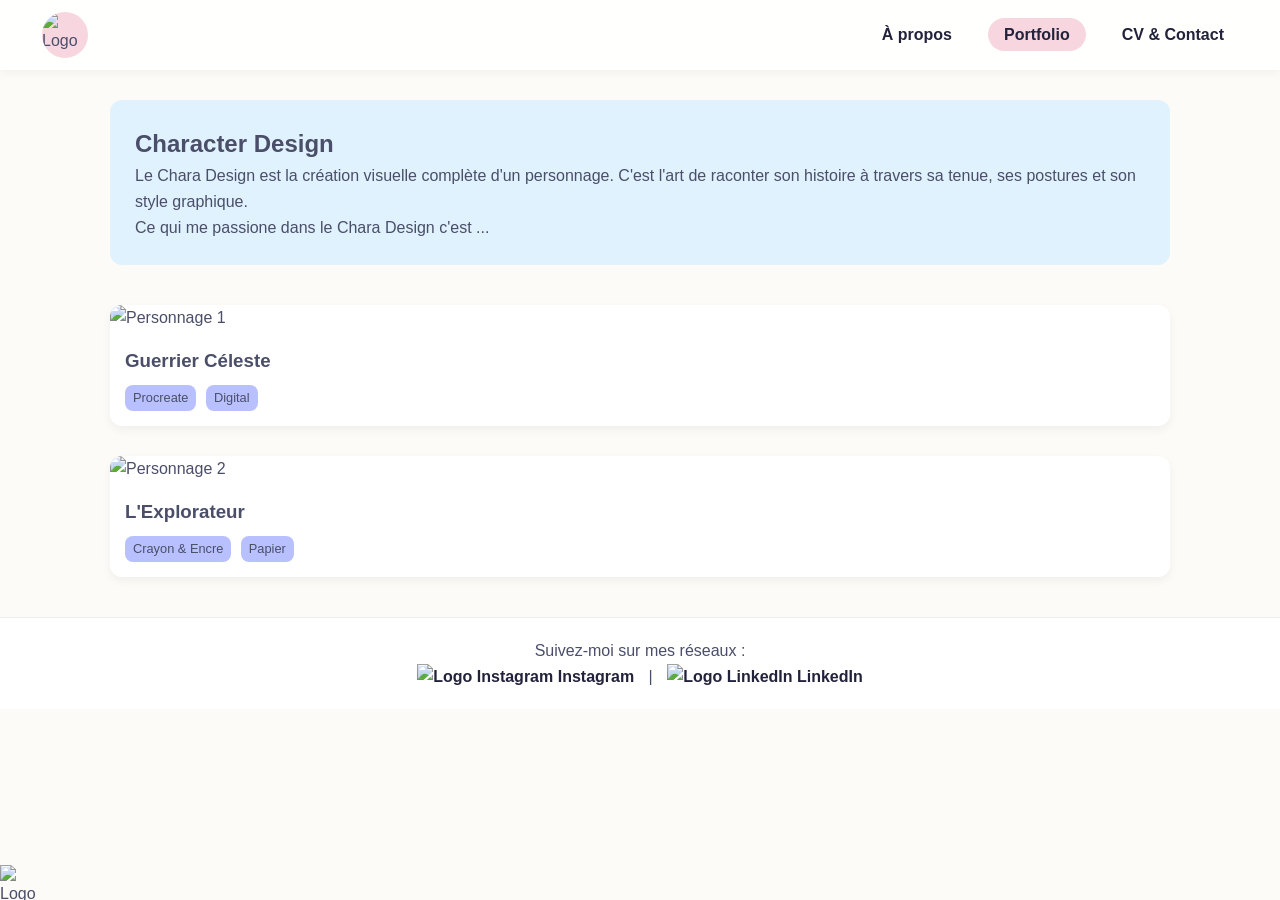
==== chara-design.html @ db1c00de "Add files via upload" ====
<!DOCTYPE html>
<html lang="fr">
<head>
  <meta charset="UTF-8">
  <title>Chara Design - Portfolio</title>
  <link rel="stylesheet" href="style.css">
</head>
<body>

  <header>
    <nav class="navbar">
      <div class="logo-circle">
        <img src="logo.png" alt="Logo">
      </div>
      <ul class="nav-links">
        <li><a href="index.html">À propos</a></li>
        <li class="dropdown">
          <a href="#" class="active">Portfolio</a>
          <div class="dropdown-content">
            <a href="chara-design.html">Chara Design</a>
            <a href="illustration.html">Illustrations</a>
          </div>
        </li>
        <li><a href="cv-contact.html">CV & Contact</a></li>
      </ul>
    </nav>
  </header>

  <main class="container" style="margin-top: 100px;">
    <section class="intro-box">
      <h1>Character Design</h1>
      <p>Le Chara Design est la création visuelle complète d'un personnage. C'est l'art de raconter son histoire à travers sa tenue, ses postures et son style graphique.</p>
      <p>Ce qui me passione dans le Chara Design c'est ...</p>
    </section>

    <section class="art-grid">
      <!-- Oeuvre 1 -->
      <article class="art-card">
        <img src="Image/baniere.jpeg" alt="Personnage 1">
        <div class="art-info">
          <h3>Guerrier Céleste</h3>
          <p><span class="tag">Procreate</span> <span class="tag">Digital</span></p>
        </div>
      </article>

      <!-- Oeuvre 2 -->
      <article class="art-card">
        <img src="Image/baniere.jpeg" alt="Personnage 2">
        <div class="art-info">
          <h3>L'Explorateur</h3>
          <p><span class="tag">Crayon & Encre</span> <span class="tag">Papier</span></p>
        </div>
      </article>
    </section>
  </main>

  <footer>
    <p>Suivez-moi sur mes réseaux :</p>
    <div class="social-links">
      <a href=#><img src="Image/instagram.jpeg" alt="Logo Instagram" width="17px" height="17px">  Instagram</a> | <a href="https://www.linkedin.com/in/clara-sucilea-72500a3ab/"><img src="Image/linkedin.png" alt="Logo LinkedIn" width="15px" height="15px">  LinkedIn</a>
    </div>
  </footer>

  <div class="scroll-logo-container">
    <img src="Image/pinguin.jpeg" id="scroll-logo" alt="Logo Animé">
  </div>

  <script src="script.js"></script>
</body>
</html>
---- style.css ----
/* Variables de couleurs Pastel */
:root {
  --bg-color: #fdfbf7;
  --header-bg: rgba(255, 255, 255, 0.85);
  --primary-pink: #f7d6e0;
  --accent-purple: #b8c0ff;
  --accent-green: #d8f3dc;
  --accent-blue: #e0f2fe;
  --text-color: #4a4e69;
  --text-dark: #22223b;
  --card-bg: #ffffff;
}

* {
  box-sizing: border-box;
  margin: 0;
  padding: 0;
}

body {
  font-family: 'Segoe UI', Tahoma, Geneva, Verdana, sans-serif;
  background-color: var(--bg-color);
  color: var(--text-color);
  line-height: 1.6;
}

/* Header & Menu Nav Fille */
header {
  position: fixed;
  top: 0;
  left: 0;
  width: 100%;
  z-index: 1000;
  background-color: var(--header-bg);
  backdrop-filter: blur(5px);
  box-shadow: 0 2px 10px rgba(0, 0, 0, 0.05);
}

.navbar {
  display: flex;
  justify-content: space-between;
  align-items: center;
  padding: 10px 40px;
}

.logo-circle {
  width: 50px;
  height: 50px;
  border-radius: 50%;
  background-color: var(--primary-pink);
  overflow: hidden;
  border: 2px solid white;
}

.logo-circle img {
  width: 100%;
  height: 100%;
  object-fit: cover;
}

.nav-links {
  display: flex;
  list-style: none;
  gap: 20px;
}

.nav-links a {
  text-decoration: none;
  color: var(--text-dark);
  font-weight: 600;
  padding: 8px 16px;
  border-radius: 20px;
  transition: background-color 0.3s;
}

.nav-links a:hover, .nav-links a.active {
  background-color: var(--primary-pink);
}

/* Submenu pour le Portfolio */
.dropdown {
  position: relative;
}

.dropdown-content {
  display: none;
  position: absolute;
  top: 100%;
  left: 0;
  background-color: var(--card-bg);
  box-shadow: 0 4px 8px rgba(0,0,0,0.1);
  border-radius: 10px;
  overflow: hidden;
  min-width: 160px;
}

.dropdown:hover .dropdown-content {
  display: block;
}

.dropdown-content a {
  display: block;
  padding: 10px 15px;
  color: var(--text-dark);
}

/* Bannière d'accueil */
.hero-banner {
  height: 60vh;
  background: linear-gradient(135deg, var(--primary-pink), var(--accent-purple));
  background-size: cover;
  background-position: center;
  display: flex;
  align-items: center;
  padding-left: 50px;
  margin-top: 70px;
}

.hero-text h1 {
  font-size: 5rem;
  color: var(--text-dark);
  text-shadow: 2px 2px 4px rgba(255, 255, 255, 0.6);
}

/* Structure générale */
.container {
  max-width: 1100px;
  margin: 40px auto;
  padding: 0 20px;
}

/* Page À Propos */
.about-section {
  display: flex;
  gap: 40px;
  align-items: center;
  margin-bottom: 50px;
}

.profile-pic {
  width: 250px;
  height: 250px;
  border-radius: 50%;
  object-fit: cover;
  border: 5px solid var(--accent-green);
}

.resume-section {
  background-color: var(--card-bg);
  padding: 30px;
  border-radius: 15px;
  box-shadow: 0 4px 15px rgba(0, 0, 0, 0.03);
  margin-bottom: 30px;
}

.resume-section h2 {
  color: var(--text-dark);
  border-bottom: 3px solid var(--primary-pink);
  display: inline-block;
  margin-bottom: 15px;
}

/* Page Portfolio / Galerie */
.intro-box {
  background-color: var(--accent-blue);
  padding: 25px;
  border-radius: 12px;
  margin-bottom: 40px;
}

.art-grid {
  display: grid;
  grid-template-columns: repeat(auto-fit);
  gap: 30px;
}

.art-card {
  background-color: var(--card-bg);
  border-radius: 12px;
  overflow: hidden;
  box-shadow: 0 4px 10px rgba(0, 0, 0, 0.05);
  transition: transform 0.3s;
}

.art-card:hover {
  transform: translateY(-5px);
}

.art-card img {
  width: 100%;
  height: 250px;
  object-fit: cover;
}

.art-info {
  padding: 15px;
}

.art-info h3 {
  margin-bottom: 8px;
}

.tag {
  display: inline-block;
  background-color: var(--accent-purple);
  padding: 3px 8px;
  font-size: 0.8rem;
  border-radius: 8px;
  margin-right: 5px;
}

/* Page CV & Contact */
.cv-download {
  text-align: center;
  margin-bottom: 40px;
}

.btn-download {
  display: inline-block;
  background-color: var(--primary-pink);
  color: var(--text-dark);
  padding: 12px 25px;
  border-radius: 25px;
  text-decoration: none;
  font-weight: bold;
  transition: background-color 0.3s;
}

.btn-download:hover {
  background-color: var(--accent-purple);
}

/* Footer et Logo défilant */
footer {
  background-color: var(--card-bg);
  text-align: center;
  padding: 20px;
  position: relative;
  border-top: 1px solid #eee;
}

.social-links a {
  margin: 0 10px;
  color: var(--text-dark);
  text-decoration: none;
  font-weight: bold;
}

.scroll-logo-container {
  position: fixed;
  bottom: 35px; /*a changer pour la hauteur du logo qui bouge*/
  left: 0;
  width: 100%;
  pointer-events: none;
  z-index: 999;
}

#scroll-logo {
  width: 40px; 
  height: 40px; 
  position: absolute;
  left: 0;
  transition: left 0.1s ease-out;
}
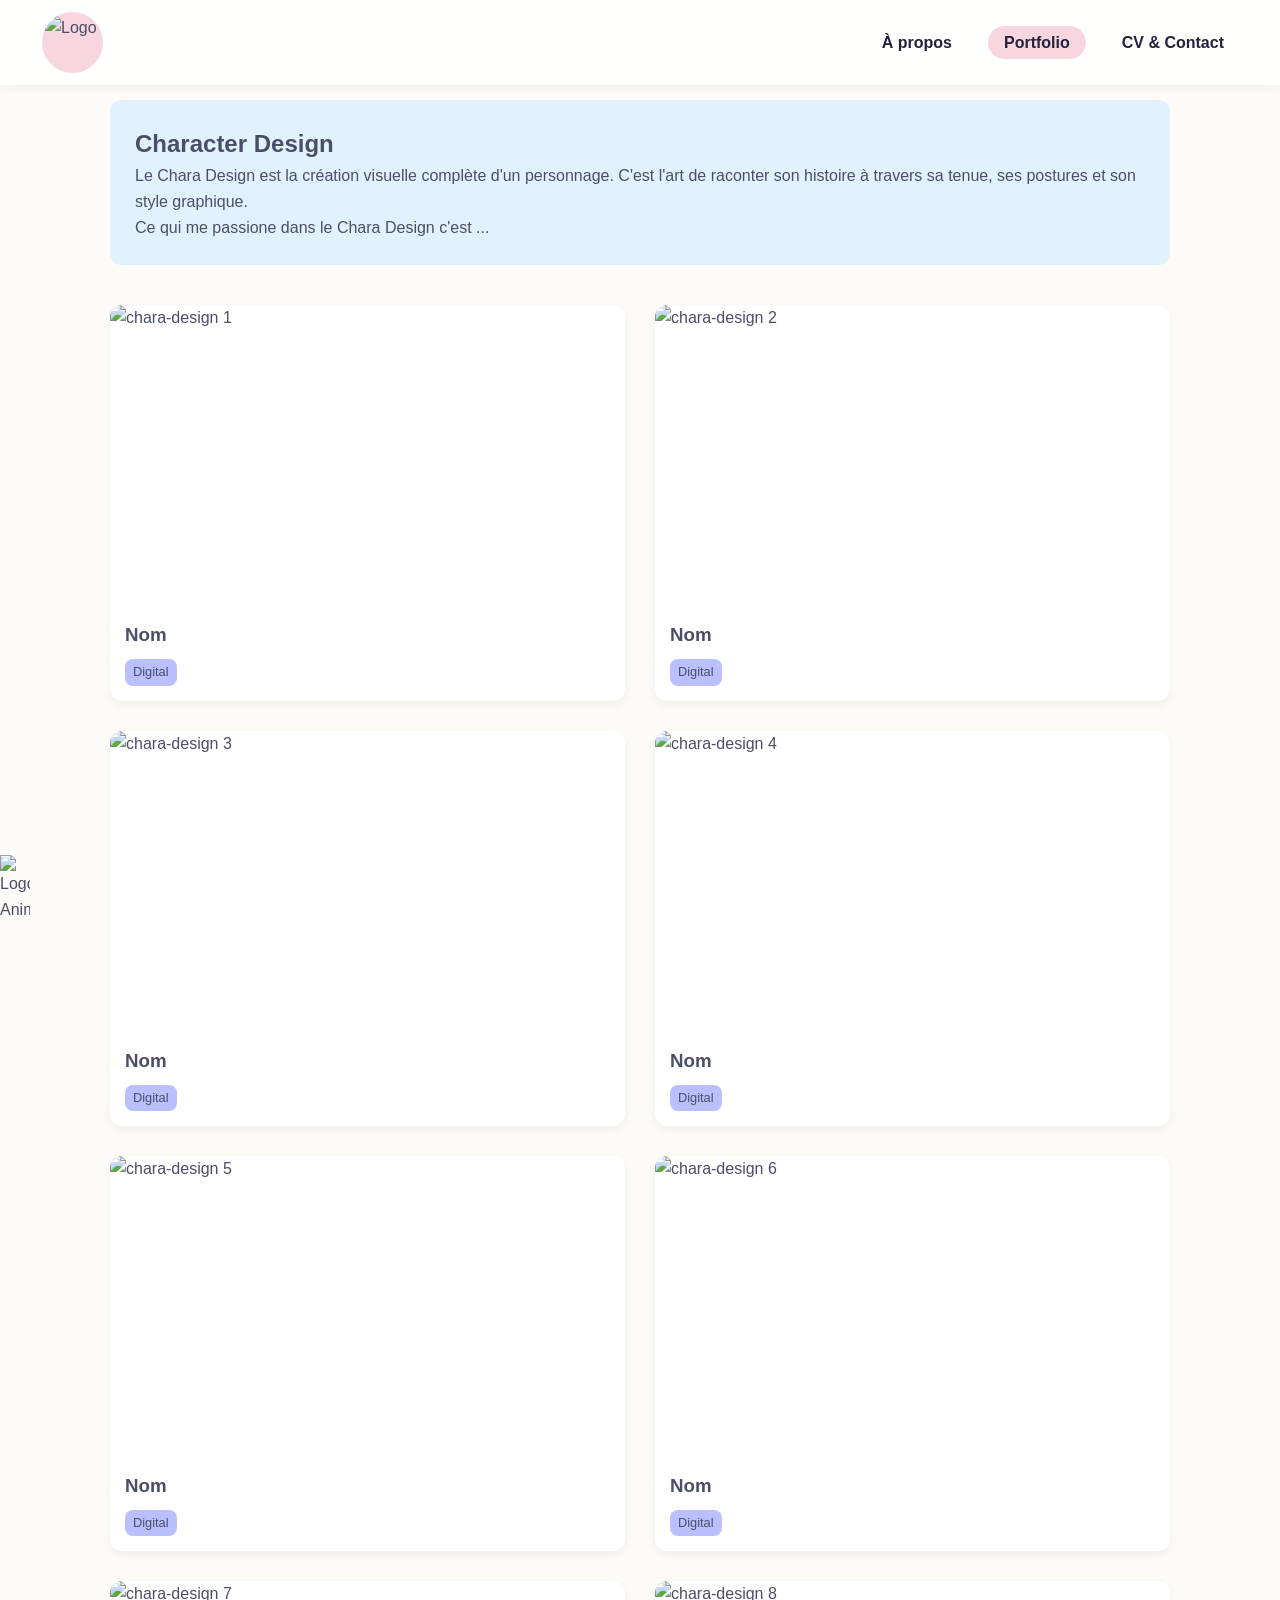
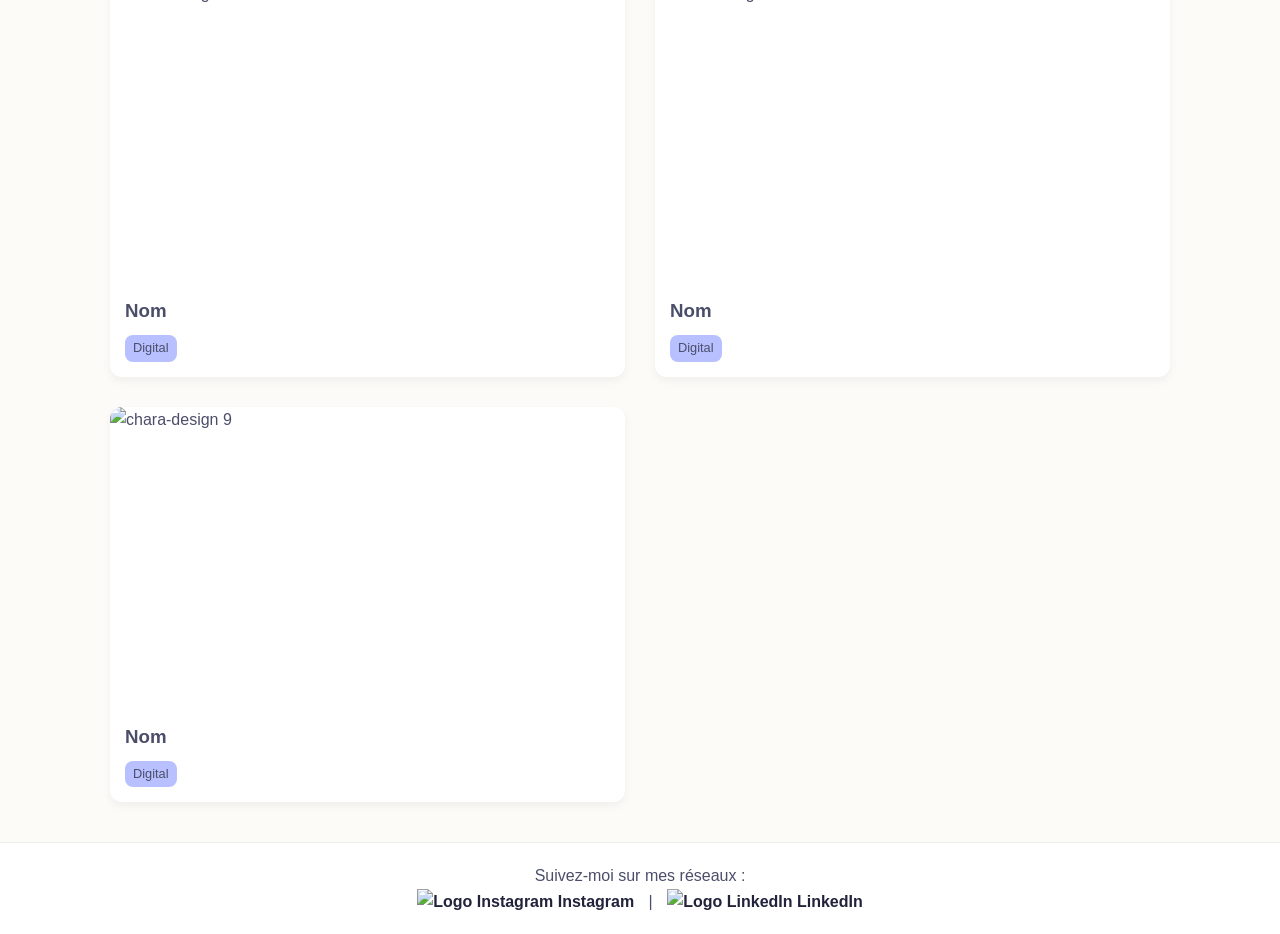
==== commit 7bba1125: "Add files via upload" ====
--- a/chara-design.html
+++ b/chara-design.html
@@ -10,7 +10,7 @@
   <header>
     <nav class="navbar">
       <div class="logo-circle">
-        <img src="logo.png" alt="Logo">
+        <img src="img/logo.png" alt="Logo">
       </div>
       <ul class="nav-links">
         <li><a href="index.html">À propos</a></li>
@@ -19,6 +19,7 @@
           <div class="dropdown-content">
             <a href="chara-design.html">Chara Design</a>
             <a href="illustration.html">Illustrations</a>
+            <a href="posing.html">Posing</a>
           </div>
         </li>
         <li><a href="cv-contact.html">CV & Contact</a></li>
@@ -34,21 +35,75 @@
     </section>
 
     <section class="art-grid">
-      <!-- Oeuvre 1 -->
       <article class="art-card">
-        <img src="Image/baniere.jpeg" alt="Personnage 1">
+        <img src="img/charadesign1.jpeg" alt="chara-design 1">
         <div class="art-info">
-          <h3>Guerrier Céleste</h3>
-          <p><span class="tag">Procreate</span> <span class="tag">Digital</span></p>
+          <h3>Nom</h3>
+          <p><span class="tag">Digital</span></p>
         </div>
       </article>
 
-      <!-- Oeuvre 2 -->
       <article class="art-card">
-        <img src="Image/baniere.jpeg" alt="Personnage 2">
+        <img src="img/charadesign2.jpeg" alt="chara-design 2">
         <div class="art-info">
-          <h3>L'Explorateur</h3>
-          <p><span class="tag">Crayon & Encre</span> <span class="tag">Papier</span></p>
+          <h3>Nom</h3>
+          <p><span class="tag">Digital</span></p>
+        </div>
+      </article>
+
+      <article class="art-card">
+        <img src="img/charadesign3.jpeg" alt="chara-design 3">
+        <div class="art-info">
+          <h3>Nom</h3>
+          <p><span class="tag">Digital</span></p>
+        </div>
+      </article>
+
+      <article class="art-card">
+        <img src="img/charadesign4.jpeg" alt="chara-design 4">
+        <div class="art-info">
+          <h3>Nom</h3>
+          <p><span class="tag">Digital</span></p>
+        </div>
+      </article>
+
+      <article class="art-card">
+        <img src="img/charadesign5.jpeg" alt="chara-design 5">
+        <div class="art-info">
+          <h3>Nom</h3>
+          <p><span class="tag">Digital</span></p>
+        </div>
+      </article>
+
+      <article class="art-card">
+        <img src="img/charadesign6.jpeg" alt="chara-design 6">
+        <div class="art-info">
+          <h3>Nom</h3>
+          <p><span class="tag">Digital</span></p>
+        </div>
+      </article>
+
+      <article class="art-card">
+        <img src="img/charadesign7.jpeg" alt="chara-design 7">
+        <div class="art-info">
+          <h3>Nom</h3>
+          <p><span class="tag">Digital</span></p>
+        </div>
+      </article>
+
+      <article class="art-card">
+        <img src="img/charadesign8.jpeg" alt="chara-design 8">
+        <div class="art-info">
+          <h3>Nom</h3>
+          <p><span class="tag">Digital</span></p>
+        </div>
+      </article>
+
+      <article class="art-card">
+        <img src="img/charadesign9.jpeg" alt="chara-design 9">
+        <div class="art-info">
+          <h3>Nom</h3>
+          <p><span class="tag">Digital</span></p>
         </div>
       </article>
     </section>
@@ -57,12 +112,12 @@
   <footer>
     <p>Suivez-moi sur mes réseaux :</p>
     <div class="social-links">
-      <a href=#><img src="Image/instagram.jpeg" alt="Logo Instagram" width="17px" height="17px">  Instagram</a> | <a href="https://www.linkedin.com/in/clara-sucilea-72500a3ab/"><img src="Image/linkedin.png" alt="Logo LinkedIn" width="15px" height="15px">  LinkedIn</a>
+      <a href=#><img src="img/instagram.jpeg" alt="Logo Instagram" width="17px" height="17px">  Instagram</a> | <a href="https://www.linkedin.com/in/clara-sucilea-72500a3ab/"><img src="img/linkedin.png" alt="Logo LinkedIn" width="15px" height="15px">  LinkedIn</a>
     </div>
   </footer>
 
   <div class="scroll-logo-container">
-    <img src="Image/pinguin.jpeg" id="scroll-logo" alt="Logo Animé">
+    <img src="img/logo_balade/droite.png" id="scroll-logo" alt="Logo Animé">
   </div>
 
   <script src="script.js"></script>
--- a/style.css
+++ b/style.css
@@ -44,18 +44,21 @@
 }
 
 .logo-circle {
-  width: 50px;
-  height: 50px;
+  width: 65px;
+  height: 65px;
   border-radius: 50%;
   background-color: var(--primary-pink);
   overflow: hidden;
   border: 2px solid white;
+  display: flex;
+  justify-content: center;
+  align-items: center;
 }
 
 .logo-circle img {
-  width: 100%;
-  height: 100%;
-  object-fit: cover;
+  width: 90%;
+  height: 90%;
+  object-fit: contain;
 }
 
 .nav-links {
@@ -170,7 +173,7 @@
 
 .art-grid {
   display: grid;
-  grid-template-columns: repeat(auto-fit);
+  grid-template-columns: repeat(auto-fit, minmax(500px, 1fr));
   gap: 30px;
 }
 
@@ -188,8 +191,9 @@
 
 .art-card img {
   width: 100%;
-  height: 250px;
-  object-fit: cover;
+  height: clamp(200px, 30vw, 300px);
+  object-fit: contain;
+  display: block;
 }
 
 .art-info {
@@ -248,7 +252,7 @@
 
 .scroll-logo-container {
   position: fixed;
-  bottom: 35px; /*a changer pour la hauteur du logo qui bouge*/
+  bottom: 45px; /*a changer pour la hauteur du logo qui bouge*/
   left: 0;
   width: 100%;
   pointer-events: none;
@@ -256,8 +260,8 @@
 }
 
 #scroll-logo {
-  width: 40px; 
-  height: 40px; 
+  width: 30px;
+  height: auto;
   position: absolute;
   left: 0;
   transition: left 0.1s ease-out;
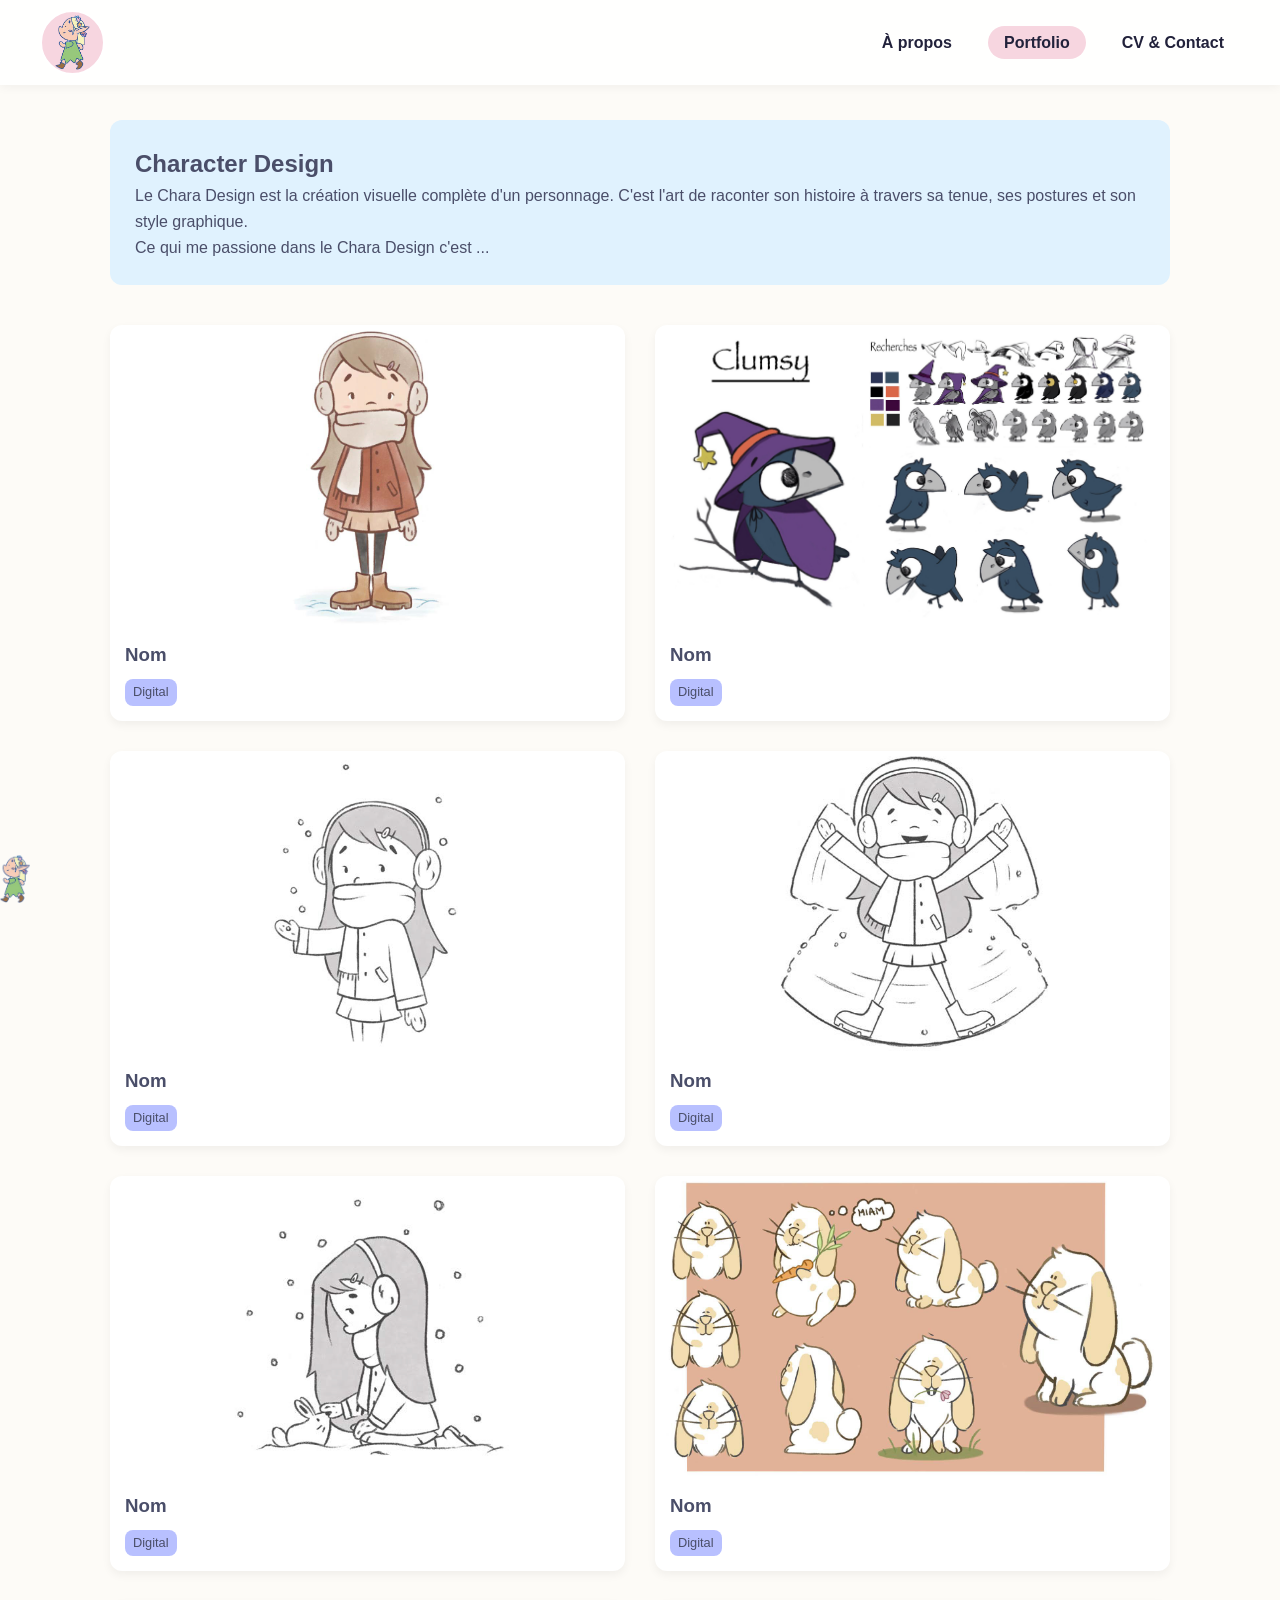
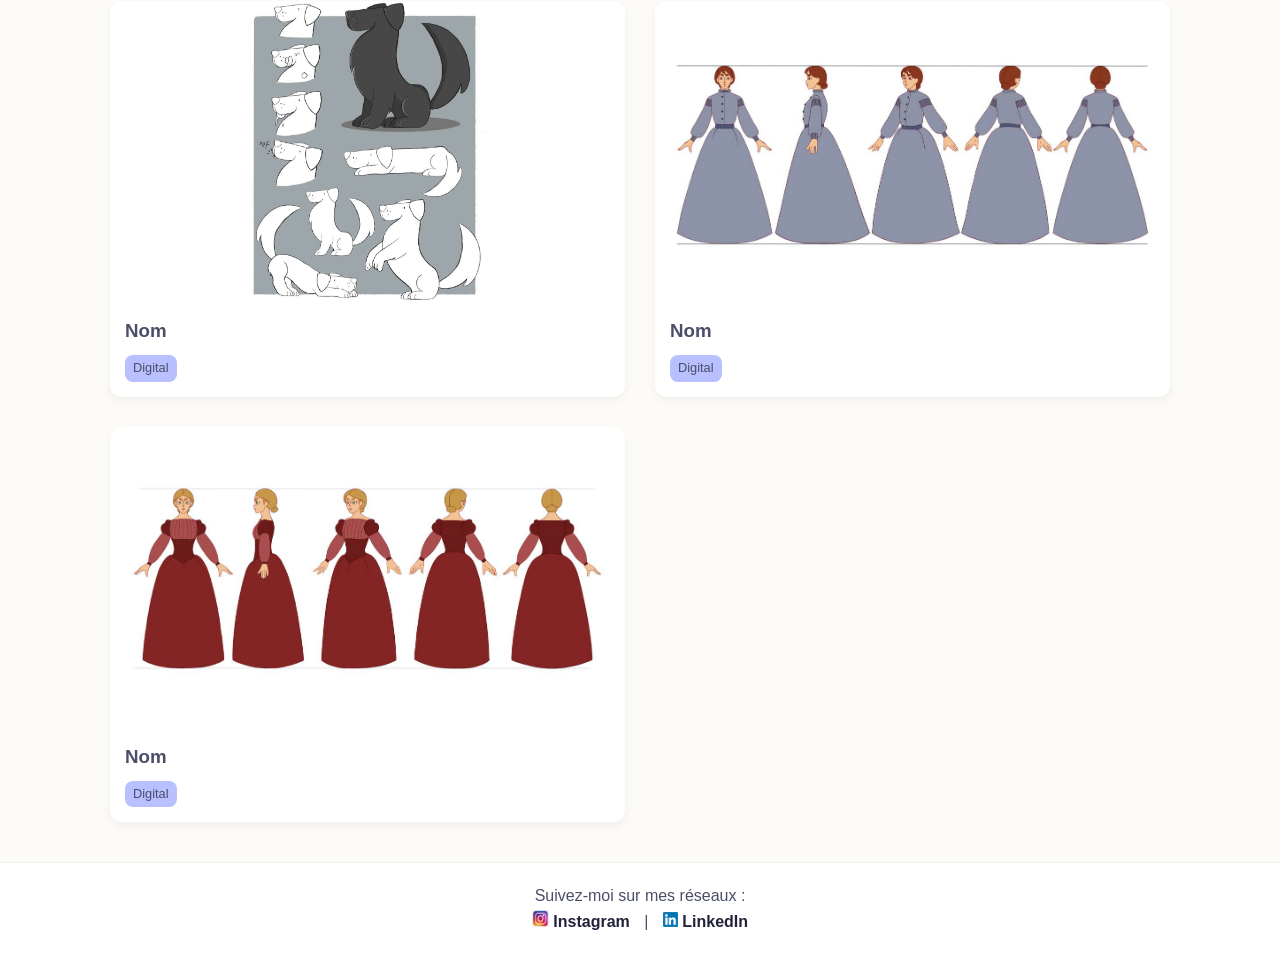
==== commit d96b0650: "Add files via upload" ====
--- a/chara-design.html
+++ b/chara-design.html
@@ -27,7 +27,7 @@
     </nav>
   </header>
 
-  <main class="container" style="margin-top: 100px;">
+  <main class="container page-content">
     <section class="intro-box">
       <h1>Character Design</h1>
       <p>Le Chara Design est la création visuelle complète d'un personnage. C'est l'art de raconter son histoire à travers sa tenue, ses postures et son style graphique.</p>
--- a/style.css
+++ b/style.css
@@ -132,6 +132,10 @@
   padding: 0 20px;
 }
 
+.page-content {
+  margin-top: 120px; 
+}
+
 /* Page À Propos */
 .about-section {
   display: flex;
@@ -149,6 +153,7 @@
 }
 
 .resume-section {
+  position: relative;
   background-color: var(--card-bg);
   padding: 30px;
   border-radius: 15px;
@@ -161,6 +166,13 @@
   border-bottom: 3px solid var(--primary-pink);
   display: inline-block;
   margin-bottom: 15px;
+}
+
+.contact-image {
+  position: absolute;
+  width: 60px;
+  top: 0px;
+  right: -45px;
 }
 
 /* Page Portfolio / Galerie */
@@ -265,4 +277,36 @@
   position: absolute;
   left: 0;
   transition: left 0.1s ease-out;
+}
+
+/* --- ADAPTATION POUR MOBILE ET TABLETTES --- */
+@media (max-width: 768px) {
+  .navbar {
+    flex-direction: column; /* Place le logo au-dessus du menu */
+    padding: 15px;
+  }
+
+  .nav-links {
+    margin-top: 15px;
+    flex-wrap: wrap; /* Permet aux liens de passer à la ligne si besoin */
+    justify-content: center;
+    gap: 10px; /* Réduit un peu l'espacement */
+  }
+
+  /* Ajustement de la bannière sur mobile */
+  .hero-banner {
+    padding-left: 20px;
+    justify-content: center; /* Centre le texte sur mobile */
+    text-align: center;
+  }
+
+  .hero-text h1 {
+    font-size: 3rem; /* Réduit la taille du titre */
+  }
+
+  /* Ajustement de la page À propos */
+  .about-section {
+    flex-direction: column; /* Met la photo au-dessus du texte */
+    text-align: center;
+  }
 }
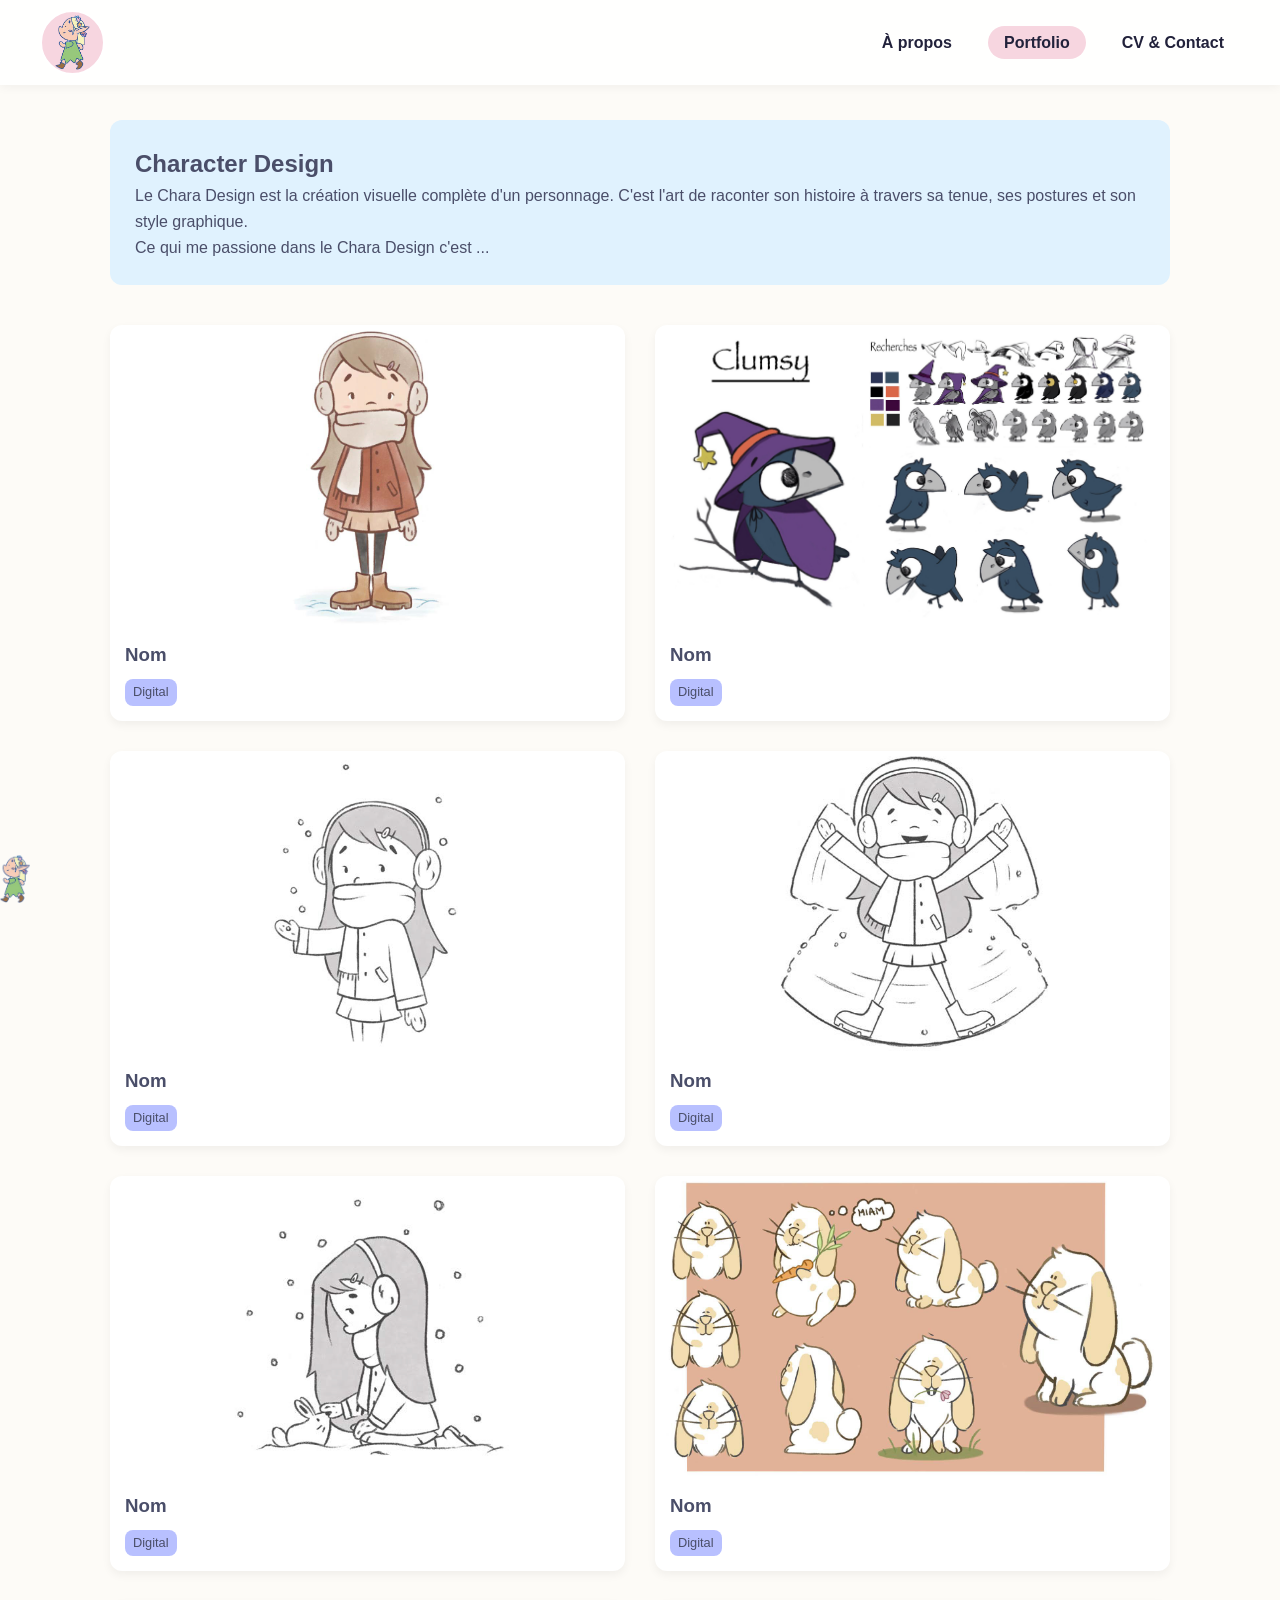
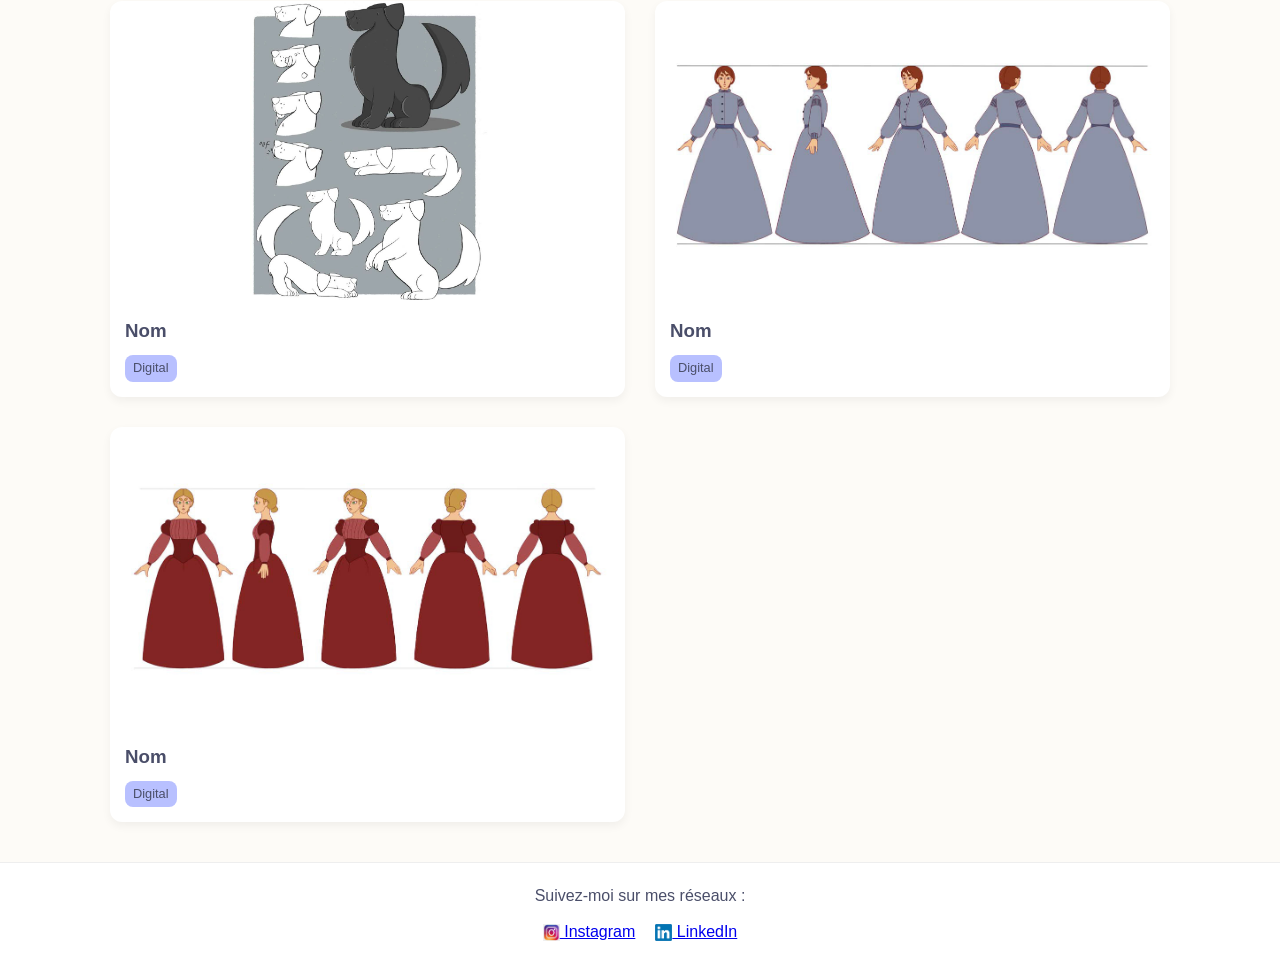
==== commit 57143c53: "Add files via upload" ====
--- a/chara-design.html
+++ b/chara-design.html
@@ -2,6 +2,7 @@
 <html lang="fr">
 <head>
   <meta charset="UTF-8">
+  <meta name="viewport" content="width=device-width, initial-scale=1.0">
   <title>Chara Design - Portfolio</title>
   <link rel="stylesheet" href="style.css">
 </head>
@@ -112,7 +113,8 @@
   <footer>
     <p>Suivez-moi sur mes réseaux :</p>
     <div class="social-links">
-      <a href=#><img src="img/instagram.jpeg" alt="Logo Instagram" width="17px" height="17px">  Instagram</a> | <a href="https://www.linkedin.com/in/clara-sucilea-72500a3ab/"><img src="img/linkedin.png" alt="Logo LinkedIn" width="15px" height="15px">  LinkedIn</a>
+      <a href=#><img src="img/instagram.jpeg" alt="Logo Instagram" width="17px" height="17px">  Instagram</a>
+      <a href="https://www.linkedin.com/in/clara-sucilea-72500a3ab/"><img src="img/linkedin.png" alt="Logo LinkedIn" width="15px" height="15px">  LinkedIn</a>
     </div>
   </footer>
 
--- a/style.css
+++ b/style.css
@@ -255,11 +255,18 @@
   border-top: 1px solid #eee;
 }
 
-.social-links a {
-  margin: 0 10px;
-  color: var(--text-dark);
-  text-decoration: none;
-  font-weight: bold;
+.social-links {
+  display: flex;
+  justify-content: center;
+  align-items: center;
+  gap: 20px; /* Remplace le " | " par un bel espace automatique */
+  margin-top: 10px;
+}
+
+.social-links img {
+  width: 17px;
+  height: 17px;
+  vertical-align: middle; /* Aligne bien l'icône avec le texte */
 }
 
 .scroll-logo-container {
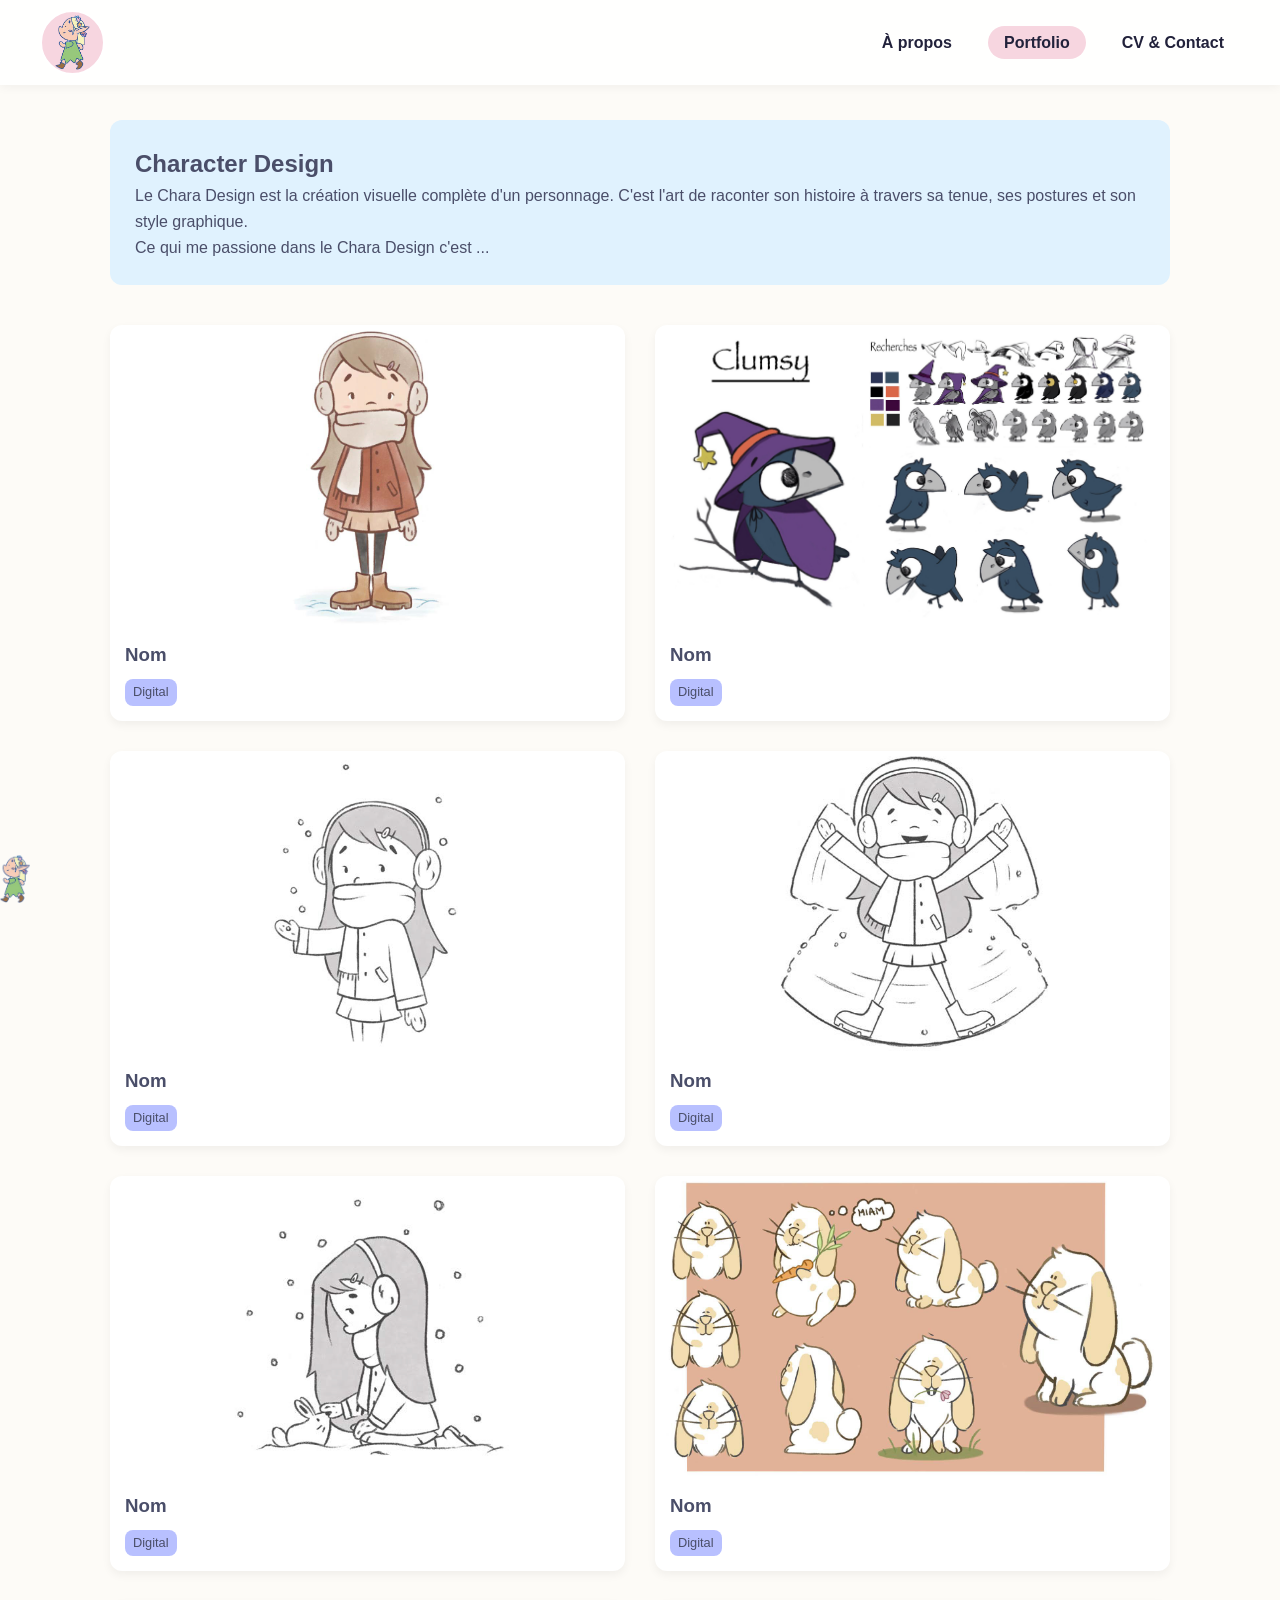
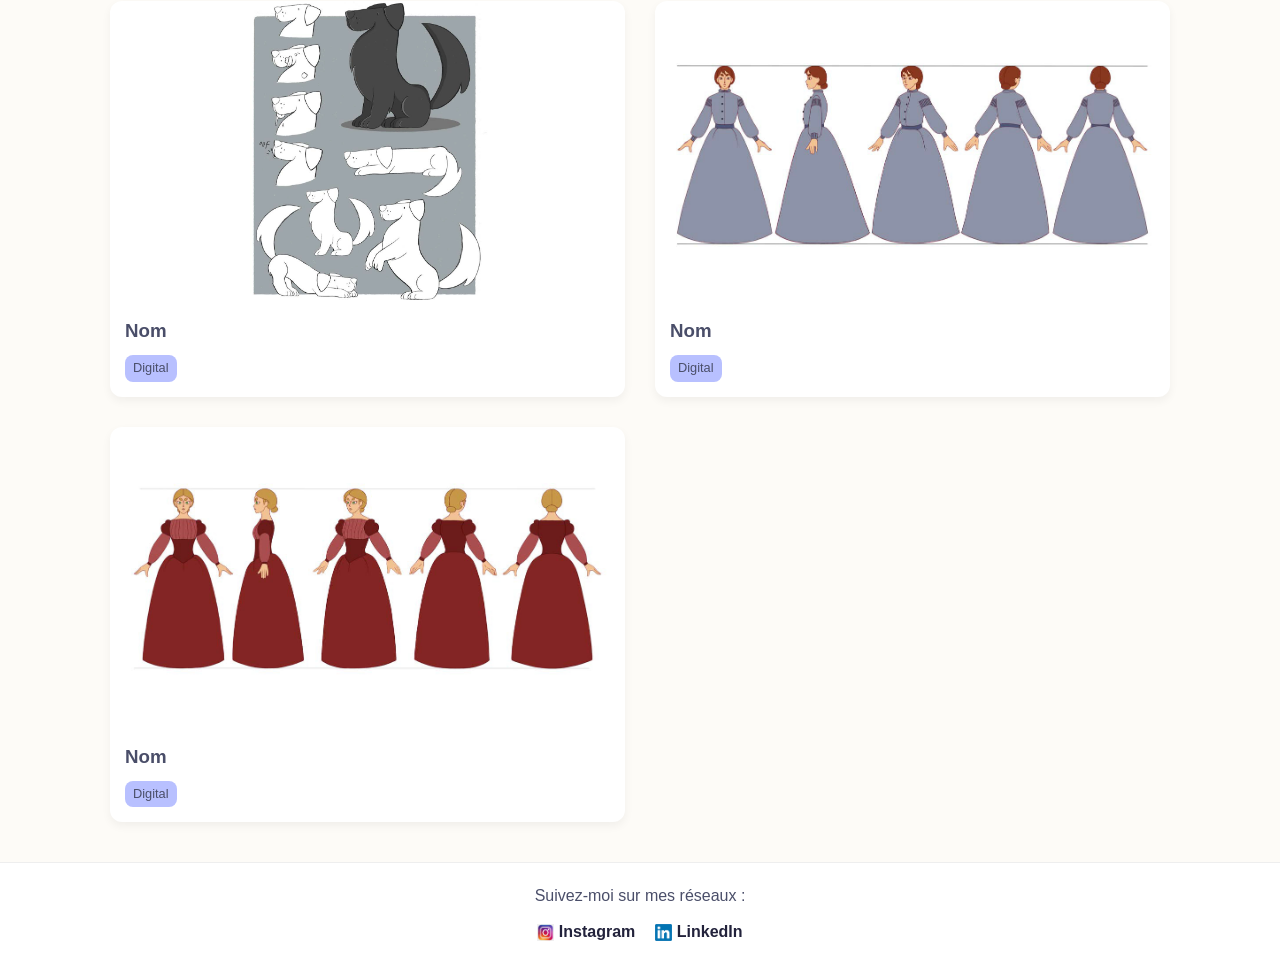
==== commit 01dde042: "Add files via upload" ====
--- a/chara-design.html
+++ b/chara-design.html
@@ -113,8 +113,8 @@
   <footer>
     <p>Suivez-moi sur mes réseaux :</p>
     <div class="social-links">
-      <a href=#><img src="img/instagram.jpeg" alt="Logo Instagram" width="17px" height="17px">  Instagram</a>
-      <a href="https://www.linkedin.com/in/clara-sucilea-72500a3ab/"><img src="img/linkedin.png" alt="Logo LinkedIn" width="15px" height="15px">  LinkedIn</a>
+      <a href=#><img src="img/instagram.jpeg" alt="Logo Instagram" width="17px" height="17px"> Instagram</a>
+      <a href="https://www.linkedin.com/in/clara-sucilea-72500a3ab/"><img src="img/linkedin.png" alt="Logo LinkedIn" width="15px" height="15px"> LinkedIn</a>
     </div>
   </footer>
 
--- a/style.css
+++ b/style.css
@@ -36,6 +36,11 @@
   box-shadow: 0 2px 10px rgba(0, 0, 0, 0.05);
 }
 
+img {
+  max-width: 100%;
+  height: auto;
+}
+
 .navbar {
   display: flex;
   justify-content: space-between;
@@ -269,6 +274,17 @@
   vertical-align: middle; /* Aligne bien l'icône avec le texte */
 }
 
+.social-links a {
+  text-decoration: none; /* Enlève le soulignement par défaut */
+  color: var(--text-dark); /* Remplace le bleu/violet par le gris foncé de ta palette */
+  font-weight: bold; /* Met le texte en gras pour qu'on comprenne que c'est important */
+  transition: color 0.3s ease; /* Prépare une petite animation fluide pour le survol */
+}
+
+.social-links a:hover {
+  color: var(--primary-pink); /* Change la couleur en rose au survol */
+}
+
 .scroll-logo-container {
   position: fixed;
   bottom: 45px; /*a changer pour la hauteur du logo qui bouge*/
@@ -316,4 +332,20 @@
     flex-direction: column; /* Met la photo au-dessus du texte */
     text-align: center;
   }
+
+  .art-grid {
+    grid-template-columns: 1fr; 
+    gap: 20px; /* Optionnel : réduit un peu l'espace entre les tuiles sur mobile */
+  }
+
+  .page-content {
+    margin-top: 200px; /* Au lieu de 120px sur ordi. Ajuste ce chiffre si besoin ! */
+  }
+
+  .hero-banner {
+    padding-left: 20px;
+    justify-content: center;
+    text-align: center;
+    margin-top: 180px; /* Ajoute cette ligne pour décaler la bannière */
+  }
 }
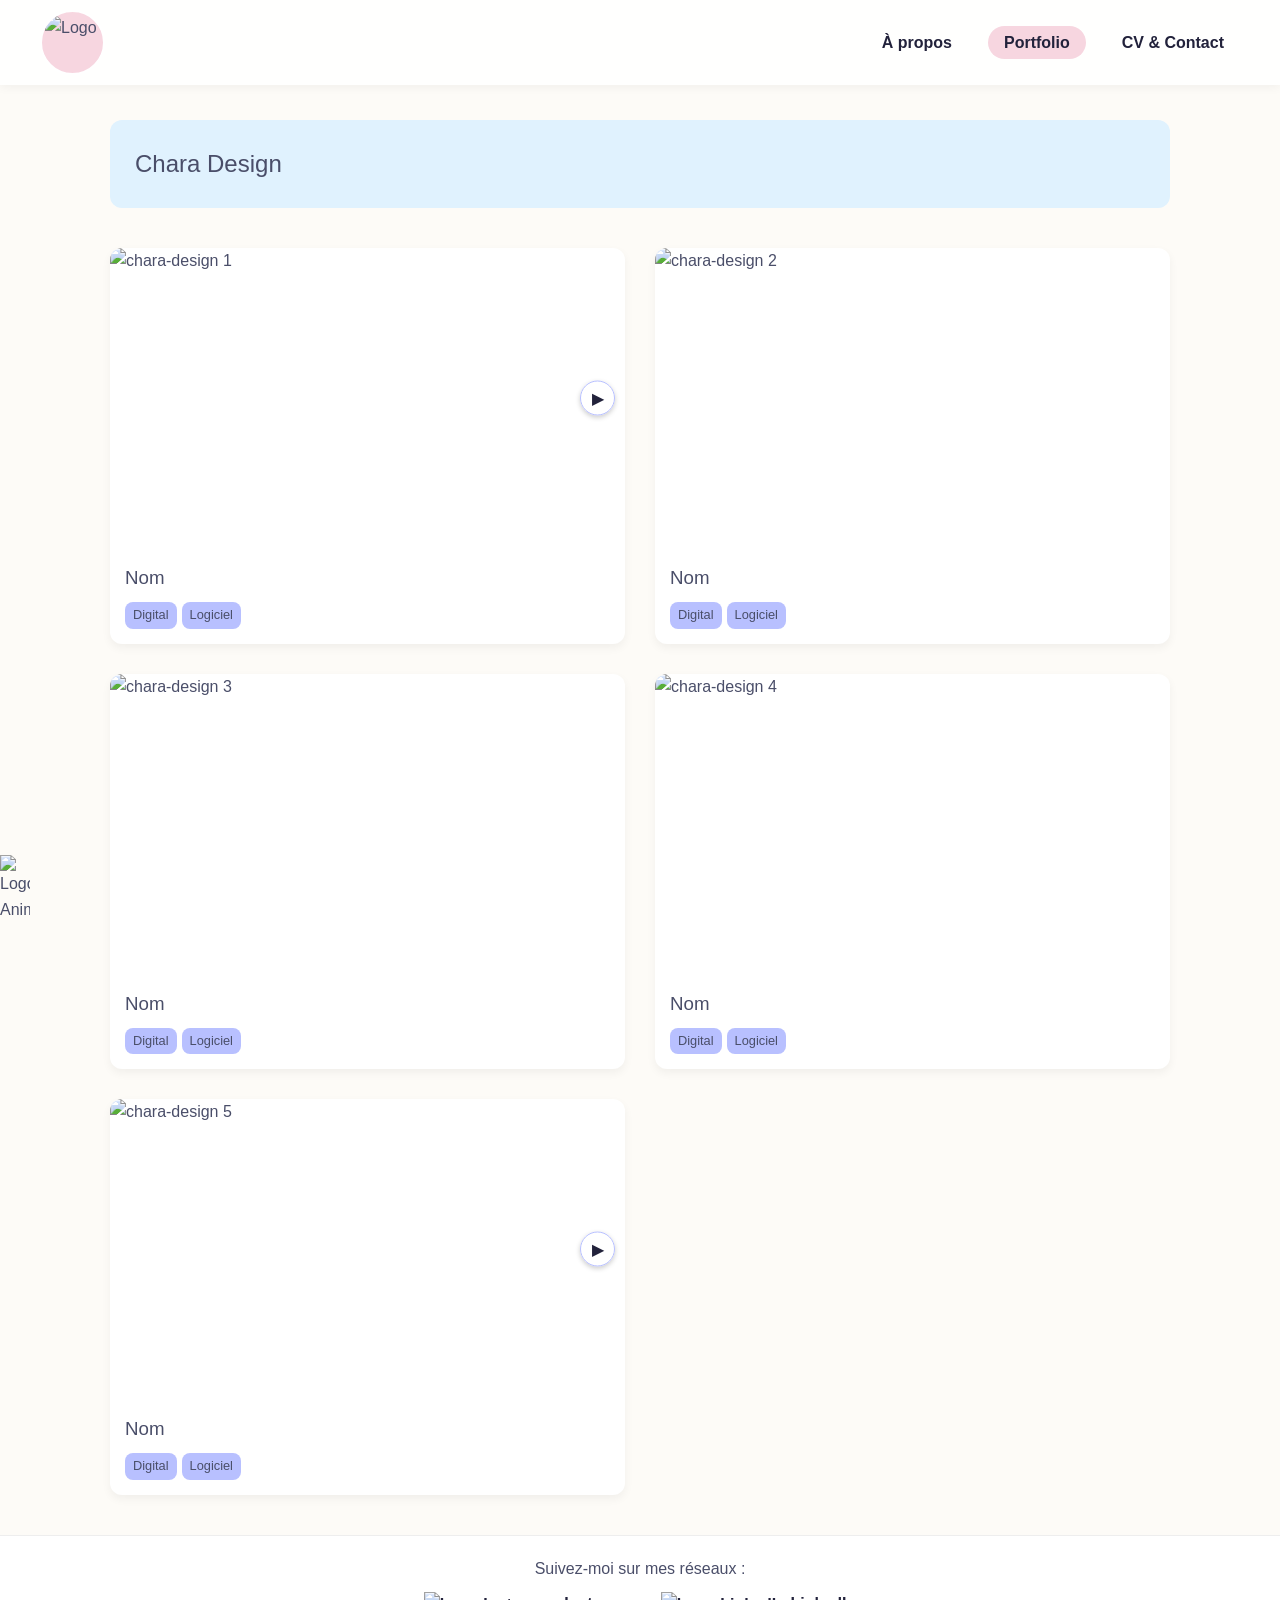
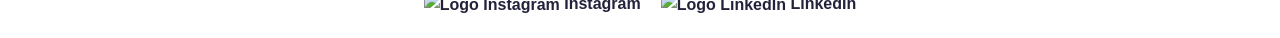
==== commit f221030f: "Add files via upload" ====
--- a/chara-design.html
+++ b/chara-design.html
@@ -30,17 +30,19 @@
 
   <main class="container page-content">
     <section class="intro-box">
-      <h1>Character Design</h1>
-      <p>Le Chara Design est la création visuelle complète d'un personnage. C'est l'art de raconter son histoire à travers sa tenue, ses postures et son style graphique.</p>
-      <p>Ce qui me passione dans le Chara Design c'est ...</p>
+      <h1>Chara Design</h1>
     </section>
 
     <section class="art-grid">
       <article class="art-card">
-        <img src="img/charadesign1.jpeg" alt="chara-design 1">
+        <div class="card-image-wrapper">
+          <img src="img/charadesign1_part1.jpeg" data-images="img/charadesign1_part1.jpeg,img/charadesign1_part2.jpeg,img/charadesign1_part3.jpeg,img/charadesign1_part4.jpeg" class="art-image" alt="chara-design 1">
+          <button class="nav-btn prev-btn" title="Précédent" style="display: none;">◀</button> 
+          <button class="nav-btn next-btn" title="Suivant">▶</button>
+        </div>
         <div class="art-info">
           <h3>Nom</h3>
-          <p><span class="tag">Digital</span></p>
+          <p><span class="tag">Digital</span><span class="tag">Logiciel</span></p>
         </div>
       </article>
 
@@ -48,7 +50,7 @@
         <img src="img/charadesign2.jpeg" alt="chara-design 2">
         <div class="art-info">
           <h3>Nom</h3>
-          <p><span class="tag">Digital</span></p>
+          <p><span class="tag">Digital</span><span class="tag">Logiciel</span></p>
         </div>
       </article>
 
@@ -56,7 +58,7 @@
         <img src="img/charadesign3.jpeg" alt="chara-design 3">
         <div class="art-info">
           <h3>Nom</h3>
-          <p><span class="tag">Digital</span></p>
+          <p><span class="tag">Digital</span><span class="tag">Logiciel</span></p>
         </div>
       </article>
 
@@ -64,47 +66,19 @@
         <img src="img/charadesign4.jpeg" alt="chara-design 4">
         <div class="art-info">
           <h3>Nom</h3>
-          <p><span class="tag">Digital</span></p>
+          <p><span class="tag">Digital</span><span class="tag">Logiciel</span></p>
         </div>
       </article>
 
       <article class="art-card">
-        <img src="img/charadesign5.jpeg" alt="chara-design 5">
+        <div class="card-image-wrapper">
+          <img src="img/charadesign5_part1.jpeg" data-images="img/charadesign5_part1.jpeg,img/charadesign5_part2.jpeg" class="art-image" alt="chara-design 5">
+          <button class="nav-btn prev-btn" title="Précédent" style="display: none;">◀</button> 
+          <button class="nav-btn next-btn" title="Suivant">▶</button>
+        </div>
         <div class="art-info">
           <h3>Nom</h3>
-          <p><span class="tag">Digital</span></p>
-        </div>
-      </article>
-
-      <article class="art-card">
-        <img src="img/charadesign6.jpeg" alt="chara-design 6">
-        <div class="art-info">
-          <h3>Nom</h3>
-          <p><span class="tag">Digital</span></p>
-        </div>
-      </article>
-
-      <article class="art-card">
-        <img src="img/charadesign7.jpeg" alt="chara-design 7">
-        <div class="art-info">
-          <h3>Nom</h3>
-          <p><span class="tag">Digital</span></p>
-        </div>
-      </article>
-
-      <article class="art-card">
-        <img src="img/charadesign8.jpeg" alt="chara-design 8">
-        <div class="art-info">
-          <h3>Nom</h3>
-          <p><span class="tag">Digital</span></p>
-        </div>
-      </article>
-
-      <article class="art-card">
-        <img src="img/charadesign9.jpeg" alt="chara-design 9">
-        <div class="art-info">
-          <h3>Nom</h3>
-          <p><span class="tag">Digital</span></p>
+          <p><span class="tag">Digital</span><span class="tag">Logiciel</span></p>
         </div>
       </article>
     </section>
--- a/style.css
+++ b/style.css
@@ -1,3 +1,10 @@
+@font-face {
+  font-family: 'behove'; /* C'est le petit nom que tu donnes à ta police pour l'appeler plus tard */
+  src: url('fonts/Behove.ttf') format('opentype'); 
+  font-weight: normal;
+  font-style: normal;
+}
+
 /* Variables de couleurs Pastel */
 :root {
   --bg-color: #fdfbf7;
@@ -41,6 +48,18 @@
   height: auto;
 }
 
+h1, h2, h3 {
+  font-family: 'behove', cursive, sans-serif; 
+  font-weight: normal;
+}
+
+.hero-text h1 {
+  font-family: 'behove', cursive, sans-serif;
+  font-size: 5rem;
+  color: var(--text-dark);
+  text-shadow: 2px 2px 4px rgba(255, 255, 255, 0.6);
+}
+
 .navbar {
   display: flex;
   justify-content: space-between;
@@ -173,6 +192,12 @@
   margin-bottom: 15px;
 }
 
+.contact-link {
+  color: var(--text-dark);
+  text-decoration: none;
+  transition: color 0.3s;
+}
+
 .contact-image {
   position: absolute;
   width: 60px;
@@ -200,10 +225,6 @@
   overflow: hidden;
   box-shadow: 0 4px 10px rgba(0, 0, 0, 0.05);
   transition: transform 0.3s;
-}
-
-.art-card:hover {
-  transform: translateY(-5px);
 }
 
 .art-card img {
@@ -317,12 +338,7 @@
   }
 
   /* Ajustement de la bannière sur mobile */
-  .hero-banner {
-    padding-left: 20px;
-    justify-content: center; /* Centre le texte sur mobile */
-    text-align: center;
-  }
-
+  
   .hero-text h1 {
     font-size: 3rem; /* Réduit la taille du titre */
   }
@@ -338,14 +354,140 @@
     gap: 20px; /* Optionnel : réduit un peu l'espace entre les tuiles sur mobile */
   }
 
-  .page-content {
-    margin-top: 200px; /* Au lieu de 120px sur ordi. Ajuste ce chiffre si besoin ! */
-  }
-
   .hero-banner {
     padding-left: 20px;
     justify-content: center;
     text-align: center;
-    margin-top: 180px; /* Ajoute cette ligne pour décaler la bannière */
-  }
-}+    margin-top: 170px; /* Ajoute cette ligne pour décaler la bannière */
+  }
+
+  .page-content {
+    margin-top: 200px; 
+  }
+
+  .resume-section {
+    position: relative;
+    background-color: var(--card-bg);
+    padding: 20px;
+    border-radius: 15px;
+    box-shadow: 0 4px 15px rgba(0, 0, 0, 0.03);
+    margin-bottom: 30px;
+    margin-right: 10px;
+  }
+
+  .contact-image {
+    position: absolute;
+    width: 45px;
+    top: 0px;
+    right: -30px;
+  }
+}
+
+/* Swipe image */
+
+/* La boîte qui contient l'image */
+.card-image-wrapper {
+  position: relative;
+}
+
+/* Le style commun aux deux flèches */
+.nav-btn {
+  position: absolute;
+  top: 50%; /* Descend le bouton à 50% de la hauteur */
+  transform: translateY(-50%); /* Remonte le bouton de la moitié de sa propre taille pour le centrer parfaitement */
+  background-color: var(--header-bg); /* Un fond blanc un peu transparent */
+  border: 1px solid var(--accent-purple);
+  border-radius: 50%;
+  width: 35px;
+  height: 35px;
+  font-size: 1rem;
+  color: var(--text-dark);
+  cursor: pointer;
+  box-shadow: 0 2px 5px rgba(0,0,0,0.2);
+  transition: background-color 0.3s;
+  display: flex;
+  justify-content: center;
+  align-items: center;
+}
+
+.nav-btn:hover {
+  background-color: var(--primary-pink);
+}
+
+/* Placer la flèche gauche à gauche */
+.prev-btn {
+  left: 10px;
+}
+
+/* Placer la flèche droite à droite */
+.next-btn {
+  right: 10px;
+}
+
+/* --- LIGHTBOX (ZOOM IMAGE) --- */
+#lightbox {
+  display: none; /* Caché par défaut */
+  position: fixed;
+  z-index: 9999; /* Par-dessus tout le reste du site ! */
+  left: 0;
+  top: 0;
+  width: 100%;
+  height: 100%;
+  background-color: rgba(0, 0, 0, 0.85); /* Fond noir transparent */
+  justify-content: center;
+  align-items: center;
+  animation: fadeIn 0.3s ease;
+}
+
+@keyframes fadeIn {
+  from { opacity: 0; }
+  to { opacity: 1; }
+}
+
+#lightbox-img {
+  max-width: 90%;
+  max-height: 90vh; /* Empêche l'image de dépasser la hauteur de l'écran */
+  border-radius: 8px;
+  box-shadow: 0 4px 15px rgba(0,0,0,0.5);
+}
+
+.close-lightbox {
+  position: absolute;
+  top: 20px;
+  right: 30px;
+  color: white;
+  font-size: 3rem;
+  font-weight: bold;
+  cursor: pointer;
+  transition: color 0.3s;
+}
+
+.close-lightbox:hover {
+  color: var(--primary-pink);
+}
+
+.lightbox-btn {
+  position: absolute;
+  top: 50%;
+  transform: translateY(-50%);
+  background-color: rgba(255, 255, 255, 0.2);
+  border: 2px solid white;
+  border-radius: 50%;
+  width: 50px;
+  height: 50px;
+  font-size: 1.5rem;
+  color: white;
+  cursor: pointer;
+  display: flex;
+  justify-content: center;
+  align-items: center;
+  transition: background-color 0.3s;
+}
+
+.lightbox-btn:hover {
+  background-color: var(--primary-pink);
+  border-color: var(--primary-pink);
+}
+
+.prev-lightbox { left: 20px; }
+.next-lightbox { right: 20px; }
